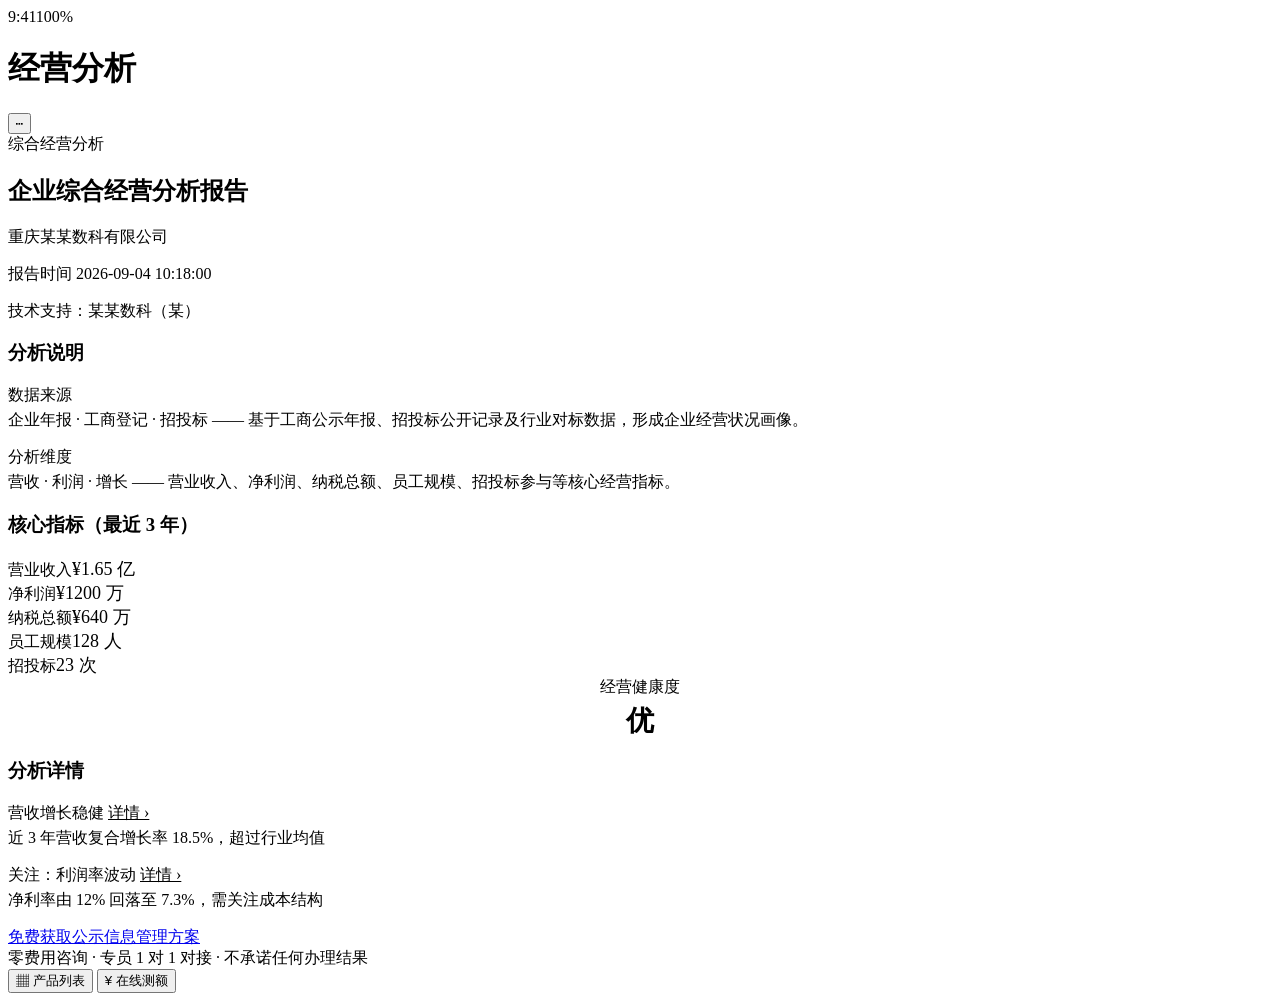
==== business-analysis.html @ ac69ba7f "Add files via upload" ====
<!DOCTYPE html>
<html lang="zh-CN">
<head>
  <meta charset="UTF-8">
  <meta name="viewport" content="width=device-width, initial-scale=1.0, maximum-scale=1.0, user-scalable=no">
  <title>BESHORE · 综合经营分析</title>
  <link rel="stylesheet" href="css/style.css">
</head>
<body>
  <div class="page-container">
    
    <div class="status-bar"><span>9:41</span><span>100%</span></div>

    <header class="page-header">
      <h1>经营分析</h1>
      <div class="header-actions">
        <button class="header-btn">⋯</button>
      </div>
    </header>

    <!-- Hero -->
    <section class="hero-section">
      <span class="hero-badge">综合经营分析</span>
      <h2>企业综合经营分析报告</h2>
      <p>重庆某某数科有限公司</p>
      <p style="font-size: var(--font-size-helper); margin-top: 4px;">报告时间 2026-09-04 10:18:00</p>
      <p style="font-size: var(--font-size-helper); color: var(--color-text-muted);">技术支持：某某数科（某）</p>
    </section>

    <main class="content-area">

      <!-- 分析说明 -->
      <div class="text-section">
        <h3>分析说明</h3>
        <div class="card">
          <div class="list-item">
            <span class="list-item-title">数据来源</span>
            <p style="font-size: var(--font-size-helper); color: var(--color-text-muted); margin-top: 4px;">企业年报 · 工商登记 · 招投标 —— 基于工商公示年报、招投标公开记录及行业对标数据，形成企业经营状况画像。</p>
          </div>
          <div class="list-item">
            <span class="list-item-title">分析维度</span>
            <p style="font-size: var(--font-size-helper); color: var(--color-text-muted); margin-top: 4px;">营收 · 利润 · 增长 —— 营业收入、净利润、纳税总额、员工规模、招投标参与等核心经营指标。</p>
          </div>
        </div>
      </div>

      <div class="divider"></div>

      <!-- 核心指标 -->
      <div class="text-section">
        <h3>核心指标（最近 3 年）</h3>
        <div class="card">
          <div class="data-row"><span class="data-label">营业收入</span><span class="data-value gold" style="font-size: 18px;">¥1.65 亿</span></div>
          <div class="metric-bar"><div class="metric-fill" style="width: 85%;"></div></div>

          <div class="data-row"><span class="data-label">净利润</span><span class="data-value gold" style="font-size: 18px;">¥1200 万</span></div>
          <div class="metric-bar"><div class="metric-fill" style="width: 72%;"></div></div>

          <div class="data-row"><span class="data-label">纳税总额</span><span class="data-value gold" style="font-size: 18px;">¥640 万</span></div>
          <div class="metric-bar"><div class="metric-fill" style="width: 65%;"></div></div>

          <div class="data-row"><span class="data-label">员工规模</span><span class="data-value" style="font-size: 18px;">128 人</span></div>
          <div class="metric-bar"><div class="metric-fill" style="width: 80%;"></div></div>

          <div class="data-row"><span class="data-label">招投标</span><span class="data-value" style="font-size: 18px;">23 次</span></div>
          <div class="metric-bar"><div class="metric-fill" style="width: 58%;"></div></div>
        </div>
      </div>

      <div class="divider"></div>

      <!-- 经营健康度 -->
      <div class="card animate-in" style="text-align: center; border-color: var(--color-success-green);">
        <div style="font-size: var(--font-size-helper); color: var(--color-text-muted); margin-bottom: 4px;">经营健康度</div>
        <div style="font-size: 28px; font-weight: 700; color: var(--color-success-green);">优</div>
      </div>

      <!-- 分析详情 -->
      <div class="text-section">
        <h3>分析详情</h3>
        <div class="card">
          <div class="list-item">
            <div class="list-item-header">
              <span class="list-item-title" style="color: var(--color-success-green);">营收增长稳健</span>
              <a href="#" style="color: var(--color-gold); font-size: var(--font-size-helper);">详情 ›</a>
            </div>
            <p style="font-size: var(--font-size-helper); color: var(--color-text-muted); margin-top: 4px;">近 3 年营收复合增长率 18.5%，超过行业均值</p>
          </div>
          <div class="list-item">
            <div class="list-item-header">
              <span class="list-item-title" style="color: var(--color-warning-orange);">关注：利润率波动</span>
              <a href="#" style="color: var(--color-gold); font-size: var(--font-size-helper);">详情 ›</a>
            </div>
            <p style="font-size: var(--font-size-helper); color: var(--color-text-muted); margin-top: 4px;">净利率由 12% 回落至 7.3%，需关注成本结构</p>
          </div>
        </div>
      </div>

      <!-- CTA -->
      <a href="payment.html" class="btn btn-primary btn-full" style="margin-top: var(--spacing-lg);">免费获取公示信息管理方案</a>

      <div class="disclaimer">
        零费用咨询 · 专员 1 对 1 对接 · 不承诺任何办理结果
      </div>

    </main>

    <div class="bottom-bar">
      <button class="btn btn-outline" data-action="product-list">▦ 产品列表</button>
      <button class="btn btn-primary" data-action="online-test">¥ 在线测额</button>
    </div>

  </div>
  <script src="js/main.js"></script>
</body>
</html>
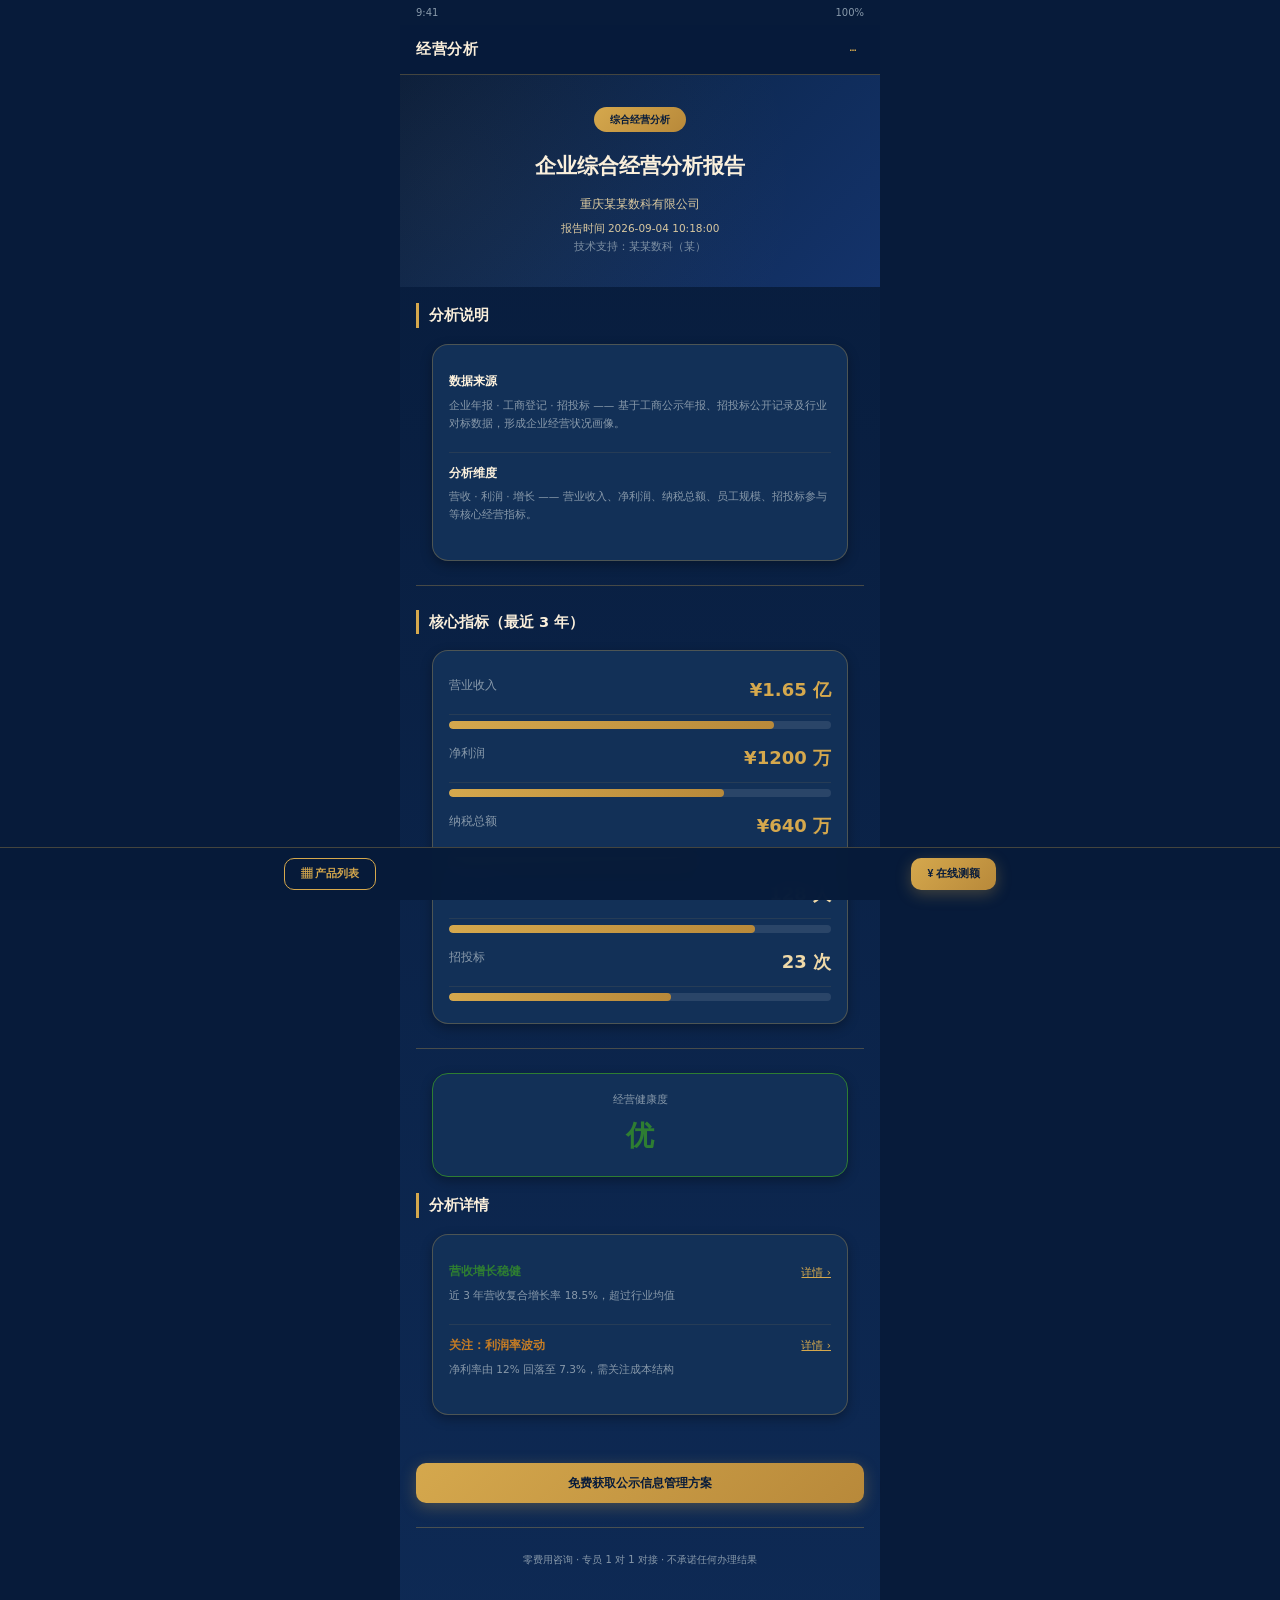
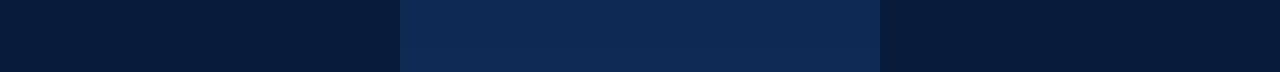
==== commit 3083677c: "Update business-analysis.html" ====
--- a/business-analysis.html
+++ b/business-analysis.html
@@ -4,7 +4,7 @@
   <meta charset="UTF-8">
   <meta name="viewport" content="width=device-width, initial-scale=1.0, maximum-scale=1.0, user-scalable=no">
   <title>BESHORE · 综合经营分析</title>
-  <link rel="stylesheet" href="css/style.css">
+  <link rel="stylesheet" href="style.css">
 </head>
 <body>
   <div class="page-container">
@@ -111,6 +111,6 @@
     </div>
 
   </div>
-  <script src="js/main.js"></script>
+  <script src="main.js"></script>
 </body>
 </html>
--- a/style.css
+++ b/style.css
@@ -0,0 +1,628 @@
+/* ============================================
+   BESHORE · 司法分析 H5 - 全局样式
+   配色: 深海蓝 #071B3A × 鎏金金 #D5A84D
+   移动端规范: 375pt
+   ============================================ */
+
+/* ===== Design Tokens (CSS 变量) ===== */
+:root {
+  /* 品牌色 */
+  --color-deep-blue: #071B3A;
+  --color-hero-gradient: #0E2A55;
+  --color-card-surface: #123057;
+  --color-bright-blue: #14336B;
+  --color-gold: #D5A84D;
+  --color-gold-brown: #B8893A;
+  --color-light-gold: #EFD9A8;
+  --color-rice-gold: #FBF0DC;
+
+  /* 风险状态色 */
+  --color-risk-red: #C0392B;
+  --color-warning-orange: #C77D24;
+  --color-success-green: #2E7D32;
+  --color-tech-cyan: #2BC4B6;
+
+  /* 通用色 */
+  --color-white: #FFFFFF;
+  --color-light-gray: #F9FAFB;
+  --color-text-primary: #FBF0DC;
+  --color-text-secondary: #EFD9A8;
+  --color-text-muted: #8899AA;
+  --color-border: rgba(213, 168, 77, 0.3);
+
+  /* 字体 */
+  --font-family: 'PingFang SC', 'Microsoft YaHei', system-ui, -apple-system, sans-serif;
+  --font-size-h1: 21px;
+  --font-size-card-title: 14.5px;
+  --font-size-body: 12px;
+  --font-size-helper: 10.5px;
+  --font-size-small: 10px;
+
+  /* 行高 */
+  --line-height-body: 1.72;
+  --line-height-card: 1.85;
+
+  /* 圆角 */
+  --radius-sm: 6px;
+  --radius-md: 10px;
+  --radius-lg: 16px;
+  --radius-xl: 20px;
+
+  /* 间距 */
+  --spacing-xs: 6px;
+  --spacing-sm: 10px;
+  --spacing-md: 16px;
+  --spacing-lg: 24px;
+  --spacing-xl: 32px;
+
+  /* 阴影 */
+  --shadow-card: 0 4px 12px rgba(0, 0, 0, 0.3);
+  --shadow-button: 0 4px 16px rgba(213, 168, 77, 0.3);
+}
+
+/* ===== 全局重置 ===== */
+* {
+  margin: 0;
+  padding: 0;
+  box-sizing: border-box;
+}
+
+html {
+  font-size: 16px;
+  -webkit-text-size-adjust: 100%;
+  scroll-behavior: smooth;
+}
+
+body {
+  font-family: var(--font-family);
+  font-size: var(--font-size-body);
+  line-height: var(--line-height-body);
+  color: var(--color-text-primary);
+  background-color: var(--color-deep-blue);
+  min-height: 100vh;
+  overflow-x: hidden;
+  -webkit-font-smoothing: antialiased;
+  -moz-osx-font-smoothing: grayscale;
+}
+
+/* ===== 页面容器 ===== */
+.page-container {
+  max-width: 480px;
+  margin: 0 auto;
+  min-height: 100vh;
+  position: relative;
+  background: linear-gradient(180deg, var(--color-deep-blue) 0%, var(--color-hero-gradient) 100%);
+}
+
+/* ===== 状态栏模拟 ===== */
+.status-bar {
+  display: flex;
+  justify-content: space-between;
+  align-items: center;
+  padding: 4px var(--spacing-md);
+  font-size: var(--font-size-small);
+  color: var(--color-text-muted);
+  background: var(--color-deep-blue);
+}
+
+/* ===== 标题栏 ===== */
+.page-header {
+  display: flex;
+  justify-content: space-between;
+  align-items: center;
+  padding: 12px var(--spacing-md);
+  background: rgba(7, 27, 58, 0.95);
+  backdrop-filter: blur(10px);
+  border-bottom: 1px solid var(--color-border);
+  position: sticky;
+  top: 0;
+  z-index: 100;
+}
+
+.page-header h1 {
+  font-size: var(--font-size-card-title);
+  font-weight: 600;
+  color: var(--color-rice-gold);
+  letter-spacing: 0.5px;
+}
+
+.header-actions {
+  display: flex;
+  gap: var(--spacing-sm);
+}
+
+.header-btn {
+  background: none;
+  border: none;
+  color: var(--color-gold);
+  font-size: var(--font-size-body);
+  cursor: pointer;
+  padding: 4px 8px;
+  border-radius: var(--radius-sm);
+  transition: background 0.2s;
+}
+
+.header-btn:hover {
+  background: rgba(213, 168, 77, 0.1);
+}
+
+/* ===== Hero 区域 ===== */
+.hero-section {
+  background: linear-gradient(135deg, var(--color-deep-blue) 0%, var(--color-hero-gradient) 50%, var(--color-bright-blue) 100%);
+  padding: var(--spacing-xl) var(--spacing-md);
+  text-align: center;
+  position: relative;
+  overflow: hidden;
+}
+
+.hero-section::before {
+  content: '';
+  position: absolute;
+  top: -50%;
+  left: -50%;
+  width: 200%;
+  height: 200%;
+  background: radial-gradient(circle at 30% 50%, rgba(213, 168, 77, 0.05) 0%, transparent 50%);
+  pointer-events: none;
+}
+
+.hero-section h2 {
+  font-size: var(--font-size-h1);
+  font-weight: 700;
+  color: var(--color-rice-gold);
+  margin-bottom: var(--spacing-sm);
+  position: relative;
+  z-index: 1;
+}
+
+.hero-section p {
+  font-size: var(--font-size-body);
+  color: var(--color-light-gold);
+  opacity: 0.9;
+  position: relative;
+  z-index: 1;
+}
+
+.hero-badge {
+  display: inline-block;
+  background: linear-gradient(135deg, var(--color-gold), var(--color-gold-brown));
+  color: var(--color-deep-blue);
+  padding: 4px 16px;
+  border-radius: 20px;
+  font-size: var(--font-size-small);
+  font-weight: 600;
+  margin-bottom: var(--spacing-md);
+  position: relative;
+  z-index: 1;
+}
+
+/* ===== 卡片组件 ===== */
+.card {
+  background: var(--color-card-surface);
+  border-radius: var(--radius-lg);
+  padding: var(--spacing-md);
+  margin: var(--spacing-md) var(--spacing-md);
+  border: 1px solid var(--color-border);
+  box-shadow: var(--shadow-card);
+  transition: transform 0.2s, box-shadow 0.2s;
+}
+
+.card:hover {
+  transform: translateY(-2px);
+  box-shadow: 0 6px 20px rgba(0, 0, 0, 0.4);
+}
+
+.card-header {
+  display: flex;
+  justify-content: space-between;
+  align-items: center;
+  margin-bottom: var(--spacing-sm);
+  padding-bottom: var(--spacing-sm);
+  border-bottom: 1px solid var(--color-border);
+}
+
+.card-title {
+  font-size: var(--font-size-card-title);
+  font-weight: 600;
+  color: var(--color-rice-gold);
+}
+
+.card-subtitle {
+  font-size: var(--font-size-helper);
+  color: var(--color-text-muted);
+}
+
+/* ===== 模块入口卡片（图1） ===== */
+.module-grid {
+  display: grid;
+  grid-template-columns: repeat(2, 1fr);
+  gap: var(--spacing-md);
+  padding: var(--spacing-md);
+}
+
+.module-card {
+  background: linear-gradient(135deg, var(--color-card-surface) 0%, var(--color-bright-blue) 100%);
+  border-radius: var(--radius-md);
+  padding: var(--spacing-lg) var(--spacing-md);
+  text-align: center;
+  border: 1px solid var(--color-border);
+  cursor: pointer;
+  transition: all 0.3s ease;
+  position: relative;
+  overflow: hidden;
+}
+
+.module-card::before {
+  content: '';
+  position: absolute;
+  top: 0;
+  left: 0;
+  right: 0;
+  height: 3px;
+  background: linear-gradient(90deg, var(--color-gold), var(--color-gold-brown));
+  transform: scaleX(0);
+  transition: transform 0.3s ease;
+}
+
+.module-card:hover::before {
+  transform: scaleX(1);
+}
+
+.module-card:hover {
+  transform: translateY(-4px);
+  box-shadow: 0 8px 24px rgba(213, 168, 77, 0.2);
+}
+
+.module-icon {
+  width: 48px;
+  height: 48px;
+  background: linear-gradient(135deg, var(--color-gold), var(--color-gold-brown));
+  border-radius: 50%;
+  display: flex;
+  align-items: center;
+  justify-content: center;
+  margin: 0 auto var(--spacing-sm);
+  font-size: 20px;
+  color: var(--color-deep-blue);
+  font-weight: 700;
+}
+
+.module-card h3 {
+  font-size: var(--font-size-card-title);
+  font-weight: 600;
+  color: var(--color-rice-gold);
+  margin-bottom: 4px;
+}
+
+.module-card p {
+  font-size: var(--font-size-helper);
+  color: var(--color-text-muted);
+  line-height: 1.5;
+}
+
+/* ===== 按钮组件 ===== */
+.btn {
+  display: inline-flex;
+  align-items: center;
+  justify-content: center;
+  padding: 10px 24px;
+  border-radius: var(--radius-md);
+  font-size: var(--font-size-body);
+  font-weight: 600;
+  text-decoration: none;
+  cursor: pointer;
+  border: none;
+  transition: all 0.3s ease;
+  gap: 6px;
+}
+
+.btn-primary {
+  background: linear-gradient(135deg, var(--color-gold), var(--color-gold-brown));
+  color: var(--color-deep-blue);
+  box-shadow: var(--shadow-button);
+}
+
+.btn-primary:hover {
+  transform: translateY(-2px);
+  box-shadow: 0 6px 20px rgba(213, 168, 77, 0.4);
+}
+
+.btn-outline {
+  background: transparent;
+  color: var(--color-gold);
+  border: 1px solid var(--color-gold);
+}
+
+.btn-outline:hover {
+  background: rgba(213, 168, 77, 0.1);
+}
+
+.btn-full {
+  width: 100%;
+}
+
+.btn-sm {
+  padding: 6px 14px;
+  font-size: var(--font-size-helper);
+}
+
+/* ===== 徽章/标签 ===== */
+.badge {
+  display: inline-block;
+  padding: 2px 8px;
+  border-radius: 12px;
+  font-size: var(--font-size-small);
+  font-weight: 600;
+}
+
+.badge-risk-high {
+  background: rgba(192, 57, 43, 0.2);
+  color: var(--color-risk-red);
+  border: 1px solid rgba(192, 57, 43, 0.3);
+}
+
+.badge-risk-mid {
+  background: rgba(199, 125, 36, 0.2);
+  color: var(--color-warning-orange);
+  border: 1px solid rgba(199, 125, 36, 0.3);
+}
+
+.badge-risk-low {
+  background: rgba(46, 125, 50, 0.2);
+  color: var(--color-success-green);
+  border: 1px solid rgba(46, 125, 50, 0.3);
+}
+
+.badge-case {
+  background: rgba(43, 196, 182, 0.2);
+  color: var(--color-tech-cyan);
+  border: 1px solid rgba(43, 196, 182, 0.3);
+}
+
+/* ===== 列表项 ===== */
+.list-item {
+  padding: var(--spacing-sm) 0;
+  border-bottom: 1px solid rgba(213, 168, 77, 0.1);
+}
+
+.list-item:last-child {
+  border-bottom: none;
+}
+
+.list-item-header {
+  display: flex;
+  justify-content: space-between;
+  align-items: center;
+  margin-bottom: 4px;
+}
+
+.list-item-title {
+  font-size: var(--font-size-body);
+  font-weight: 600;
+  color: var(--color-text-primary);
+}
+
+.list-item-meta {
+  font-size: var(--font-size-helper);
+  color: var(--color-text-muted);
+}
+
+/* ===== 数据展示 ===== */
+.data-row {
+  display: flex;
+  justify-content: space-between;
+  padding: 8px 0;
+  border-bottom: 1px solid rgba(213, 168, 77, 0.1);
+}
+
+.data-row:last-child {
+  border-bottom: none;
+}
+
+.data-label {
+  color: var(--color-text-muted);
+  font-size: var(--font-size-body);
+}
+
+.data-value {
+  color: var(--color-light-gold);
+  font-size: var(--font-size-body);
+  font-weight: 600;
+}
+
+.data-value.gold {
+  color: var(--color-gold);
+}
+
+/* ===== 进度条/指标条 ===== */
+.metric-bar {
+  background: rgba(255, 255, 255, 0.1);
+  border-radius: 10px;
+  height: 8px;
+  overflow: hidden;
+  margin: var(--spacing-xs) 0;
+}
+
+.metric-fill {
+  height: 100%;
+  border-radius: 10px;
+  background: linear-gradient(90deg, var(--color-gold), var(--color-gold-brown));
+}
+
+/* ===== 底部悬浮栏 ===== */
+.bottom-bar {
+  position: fixed;
+  bottom: 0;
+  left: 0;
+  right: 0;
+  background: rgba(7, 27, 58, 0.98);
+  backdrop-filter: blur(10px);
+  border-top: 1px solid var(--color-border);
+  padding: var(--spacing-sm) var(--spacing-md);
+  display: flex;
+  justify-content: space-around;
+  z-index: 100;
+}
+
+.bottom-bar .btn {
+  padding: 8px 16px;
+  font-size: var(--font-size-helper);
+}
+
+/* ===== 内容区域 ===== */
+.content-area {
+  padding: var(--spacing-md);
+  padding-bottom: 80px; /* 为底部栏留空间 */
+}
+
+/* ===== 段落文本 ===== */
+.text-section {
+  margin-bottom: var(--spacing-lg);
+}
+
+.text-section h3 {
+  font-size: var(--font-size-card-title);
+  font-weight: 600;
+  color: var(--color-rice-gold);
+  margin-bottom: var(--spacing-sm);
+  padding-left: var(--spacing-sm);
+  border-left: 3px solid var(--color-gold);
+}
+
+.text-section p {
+  color: var(--color-text-secondary);
+  margin-bottom: var(--spacing-sm);
+  line-height: var(--line-height-body);
+}
+
+.text-section ul {
+  list-style: none;
+  padding-left: 0;
+}
+
+.text-section ul li {
+  padding: 4px 0 4px var(--spacing-sm);
+  color: var(--color-text-secondary);
+  position: relative;
+}
+
+.text-section ul li::before {
+  content: '◆';
+  position: absolute;
+  left: 0;
+  color: var(--color-gold);
+  font-size: var(--font-size-small);
+}
+
+/* ===== 表格 ===== */
+.table-wrapper {
+  overflow-x: auto;
+  margin: var(--spacing-sm) 0;
+  border-radius: var(--radius-md);
+  border: 1px solid var(--color-border);
+}
+
+table {
+  width: 100%;
+  border-collapse: collapse;
+  font-size: var(--font-size-helper);
+}
+
+th {
+  background: var(--color-bright-blue);
+  color: var(--color-rice-gold);
+  padding: 8px 10px;
+  text-align: left;
+  font-weight: 600;
+  white-space: nowrap;
+}
+
+td {
+  padding: 8px 10px;
+  color: var(--color-text-secondary);
+  border-bottom: 1px solid var(--color-border);
+}
+
+tr:hover {
+  background: rgba(213, 168, 77, 0.05);
+}
+
+/* ===== 分割线 ===== */
+.divider {
+  height: 1px;
+  background: var(--color-border);
+  margin: var(--spacing-lg) 0;
+}
+
+/* ===== 提示条 ===== */
+.alert-bar {
+  background: rgba(213, 168, 77, 0.1);
+  border: 1px solid var(--color-gold);
+  border-radius: var(--radius-sm);
+  padding: var(--spacing-sm) var(--spacing-md);
+  margin: var(--spacing-md);
+  font-size: var(--font-size-helper);
+  color: var(--color-light-gold);
+  text-align: center;
+}
+
+/* ===== 合规声明 ===== */
+.disclaimer {
+  font-size: var(--font-size-small);
+  color: var(--color-text-muted);
+  text-align: center;
+  padding: var(--spacing-lg) var(--spacing-md);
+  line-height: 1.6;
+  border-top: 1px solid var(--color-border);
+  margin-top: var(--spacing-lg);
+}
+
+/* ===== 动画 ===== */
+@keyframes fadeIn {
+  from { opacity: 0; transform: translateY(10px); }
+  to { opacity: 1; transform: translateY(0); }
+}
+
+.animate-in {
+  animation: fadeIn 0.4s ease-out;
+}
+
+/* ===== 返回按钮 ===== */
+.back-btn {
+  display: inline-flex;
+  align-items: center;
+  gap: 4px;
+  color: var(--color-gold);
+  text-decoration: none;
+  font-size: var(--font-size-body);
+  padding: var(--spacing-sm) 0;
+  margin-bottom: var(--spacing-sm);
+  transition: opacity 0.2s;
+}
+
+.back-btn:hover {
+  opacity: 0.8;
+}
+
+/* ===== 响应式 ===== */
+@media (max-width: 375px) {
+  .module-grid {
+    grid-template-columns: 1fr;
+  }
+  
+  .hero-section h2 {
+    font-size: 18px;
+  }
+}
+
+/* ===== 打印样式 ===== */
+@media print {
+  .page-header, .bottom-bar {
+    display: none;
+  }
+  
+  body {
+    background: white;
+    color: black;
+  }
+}
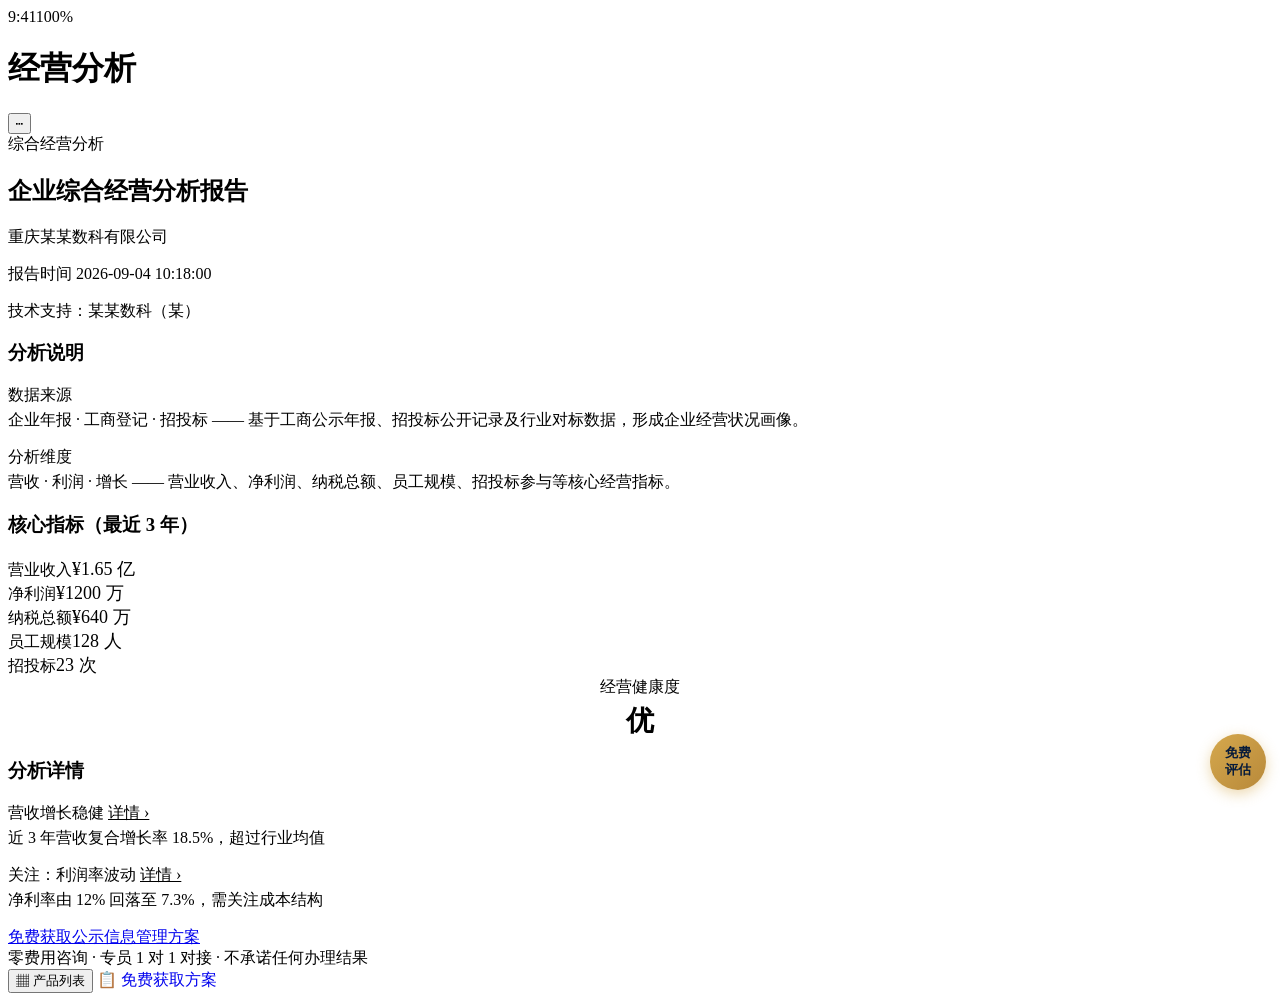
==== commit 5cb05a16: "Update business-analysis.html" ====
--- a/business-analysis.html
+++ b/business-analysis.html
@@ -4,7 +4,8 @@
   <meta charset="UTF-8">
   <meta name="viewport" content="width=device-width, initial-scale=1.0, maximum-scale=1.0, user-scalable=no">
   <title>BESHORE · 综合经营分析</title>
-  <link rel="stylesheet" href="style.css">
+  <link rel="stylesheet" href="css/style.css">
+<base target="_blank">
 </head>
 <body>
   <div class="page-container">
@@ -97,7 +98,7 @@
       </div>
 
       <!-- CTA -->
-      <a href="payment.html" class="btn btn-primary btn-full" style="margin-top: var(--spacing-lg);">免费获取公示信息管理方案</a>
+      <a href="javascript:void(0)" onclick="window.open('https://ycnaahb43yjf.feishu.cn/share/base/form/shrcnyuvnl3R0hDChKANRi4wwoh','_blank')" class="btn btn-primary btn-full" style="margin-top: var(--spacing-lg);">免费获取公示信息管理方案</a>
 
       <div class="disclaimer">
         零费用咨询 · 专员 1 对 1 对接 · 不承诺任何办理结果
@@ -107,10 +108,24 @@
 
     <div class="bottom-bar">
       <button class="btn btn-outline" data-action="product-list">▦ 产品列表</button>
-      <button class="btn btn-primary" data-action="online-test">¥ 在线测额</button>
+      <a class="btn btn-primary" href="javascript:void(0)" onclick="window.open('https://ycnaahb43yjf.feishu.cn/share/base/form/shrcnyuvnl3R0hDChKANRi4wwoh','_blank')" style="text-decoration:none;display:inline-flex;align-items:center;justify-content:center;cursor:pointer;">📋 免费获取方案</a>
     </div>
 
+
+  <!-- 右下悬浮留资按钮 -->
+  <a href="javascript:void(0)" onclick="window.open('https://ycnaahb43yjf.feishu.cn/share/base/form/shrcnyuvnl3R0hDChKANRi4wwoh','_blank')" id="lead-float-btn">免费<br>评估</a>
+  <style>
+    #lead-float-btn{
+      position:fixed;right:14px;bottom:110px;z-index:9997;
+      width:56px;height:56px;border-radius:50%;
+      background:linear-gradient(135deg,#D5A84D,#B8893A);
+      color:#071B3A;font-size:13px;font-weight:700;line-height:1.3;
+      display:flex;align-items:center;justify-content:center;text-align:center;
+      text-decoration:none;box-shadow:0 4px 14px rgba(213,168,77,0.45);
+    }
+  </style>
+
   </div>
-  <script src="main.js"></script>
+  <script src="js/main.js"></script>
 </body>
 </html>
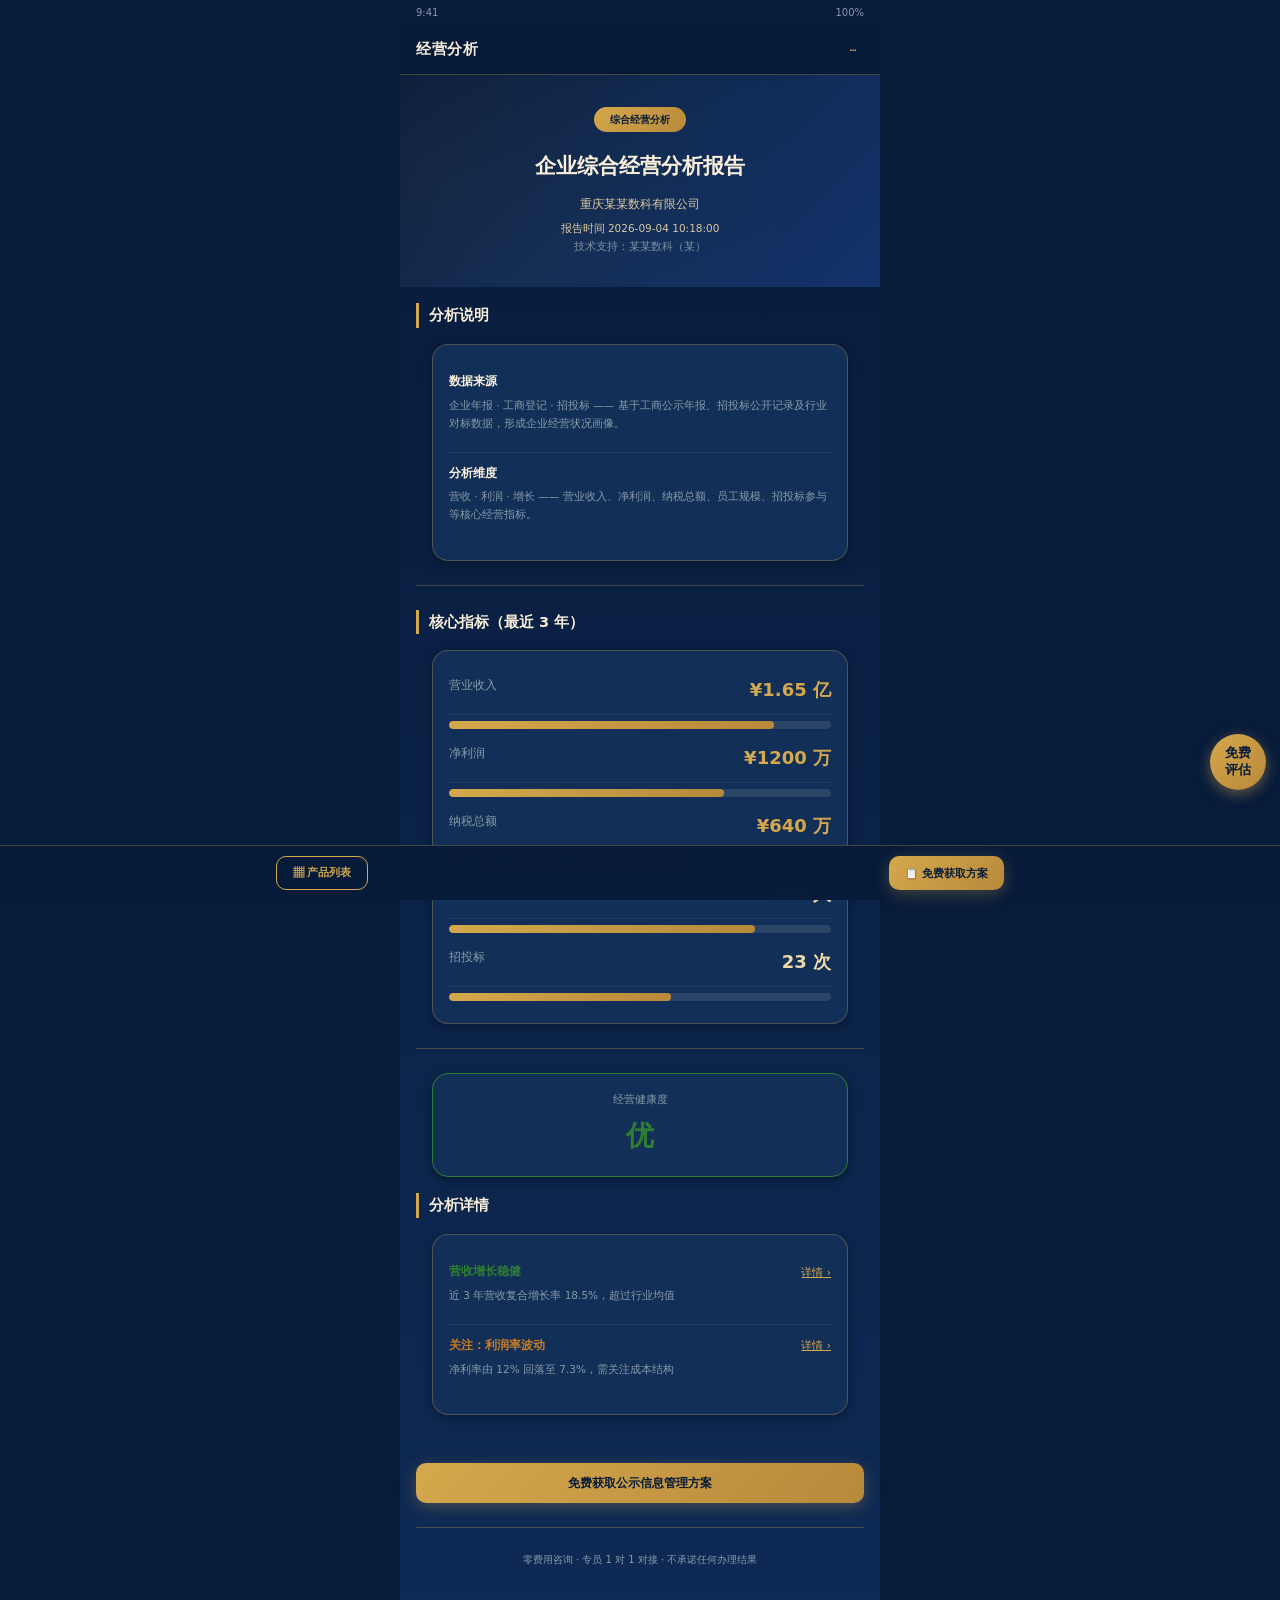
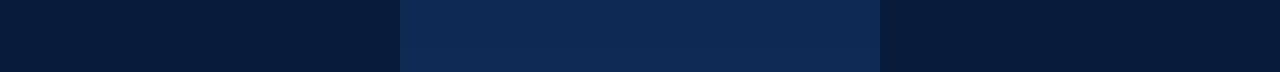
==== commit caefe07b: "Update business-analysis.html" ====
--- a/business-analysis.html
+++ b/business-analysis.html
@@ -4,7 +4,7 @@
   <meta charset="UTF-8">
   <meta name="viewport" content="width=device-width, initial-scale=1.0, maximum-scale=1.0, user-scalable=no">
   <title>BESHORE · 综合经营分析</title>
-  <link rel="stylesheet" href="css/style.css">
+  <link rel="stylesheet" href="style.css">
 <base target="_blank">
 </head>
 <body>
@@ -126,6 +126,6 @@
   </style>
 
   </div>
-  <script src="js/main.js"></script>
+  <script src="main.js"></script>
 </body>
 </html>
--- a/style.css
+++ b/style.css
@@ -0,0 +1,628 @@
+/* ============================================
+   BESHORE · 司法分析 H5 - 全局样式
+   配色: 深海蓝 #071B3A × 鎏金金 #D5A84D
+   移动端规范: 375pt
+   ============================================ */
+
+/* ===== Design Tokens (CSS 变量) ===== */
+:root {
+  /* 品牌色 */
+  --color-deep-blue: #071B3A;
+  --color-hero-gradient: #0E2A55;
+  --color-card-surface: #123057;
+  --color-bright-blue: #14336B;
+  --color-gold: #D5A84D;
+  --color-gold-brown: #B8893A;
+  --color-light-gold: #EFD9A8;
+  --color-rice-gold: #FBF0DC;
+
+  /* 风险状态色 */
+  --color-risk-red: #C0392B;
+  --color-warning-orange: #C77D24;
+  --color-success-green: #2E7D32;
+  --color-tech-cyan: #2BC4B6;
+
+  /* 通用色 */
+  --color-white: #FFFFFF;
+  --color-light-gray: #F9FAFB;
+  --color-text-primary: #FBF0DC;
+  --color-text-secondary: #EFD9A8;
+  --color-text-muted: #8899AA;
+  --color-border: rgba(213, 168, 77, 0.3);
+
+  /* 字体 */
+  --font-family: 'PingFang SC', 'Microsoft YaHei', system-ui, -apple-system, sans-serif;
+  --font-size-h1: 21px;
+  --font-size-card-title: 14.5px;
+  --font-size-body: 12px;
+  --font-size-helper: 10.5px;
+  --font-size-small: 10px;
+
+  /* 行高 */
+  --line-height-body: 1.72;
+  --line-height-card: 1.85;
+
+  /* 圆角 */
+  --radius-sm: 6px;
+  --radius-md: 10px;
+  --radius-lg: 16px;
+  --radius-xl: 20px;
+
+  /* 间距 */
+  --spacing-xs: 6px;
+  --spacing-sm: 10px;
+  --spacing-md: 16px;
+  --spacing-lg: 24px;
+  --spacing-xl: 32px;
+
+  /* 阴影 */
+  --shadow-card: 0 4px 12px rgba(0, 0, 0, 0.3);
+  --shadow-button: 0 4px 16px rgba(213, 168, 77, 0.3);
+}
+
+/* ===== 全局重置 ===== */
+* {
+  margin: 0;
+  padding: 0;
+  box-sizing: border-box;
+}
+
+html {
+  font-size: 16px;
+  -webkit-text-size-adjust: 100%;
+  scroll-behavior: smooth;
+}
+
+body {
+  font-family: var(--font-family);
+  font-size: var(--font-size-body);
+  line-height: var(--line-height-body);
+  color: var(--color-text-primary);
+  background-color: var(--color-deep-blue);
+  min-height: 100vh;
+  overflow-x: hidden;
+  -webkit-font-smoothing: antialiased;
+  -moz-osx-font-smoothing: grayscale;
+}
+
+/* ===== 页面容器 ===== */
+.page-container {
+  max-width: 480px;
+  margin: 0 auto;
+  min-height: 100vh;
+  position: relative;
+  background: linear-gradient(180deg, var(--color-deep-blue) 0%, var(--color-hero-gradient) 100%);
+}
+
+/* ===== 状态栏模拟 ===== */
+.status-bar {
+  display: flex;
+  justify-content: space-between;
+  align-items: center;
+  padding: 4px var(--spacing-md);
+  font-size: var(--font-size-small);
+  color: var(--color-text-muted);
+  background: var(--color-deep-blue);
+}
+
+/* ===== 标题栏 ===== */
+.page-header {
+  display: flex;
+  justify-content: space-between;
+  align-items: center;
+  padding: 12px var(--spacing-md);
+  background: rgba(7, 27, 58, 0.95);
+  backdrop-filter: blur(10px);
+  border-bottom: 1px solid var(--color-border);
+  position: sticky;
+  top: 0;
+  z-index: 100;
+}
+
+.page-header h1 {
+  font-size: var(--font-size-card-title);
+  font-weight: 600;
+  color: var(--color-rice-gold);
+  letter-spacing: 0.5px;
+}
+
+.header-actions {
+  display: flex;
+  gap: var(--spacing-sm);
+}
+
+.header-btn {
+  background: none;
+  border: none;
+  color: var(--color-gold);
+  font-size: var(--font-size-body);
+  cursor: pointer;
+  padding: 4px 8px;
+  border-radius: var(--radius-sm);
+  transition: background 0.2s;
+}
+
+.header-btn:hover {
+  background: rgba(213, 168, 77, 0.1);
+}
+
+/* ===== Hero 区域 ===== */
+.hero-section {
+  background: linear-gradient(135deg, var(--color-deep-blue) 0%, var(--color-hero-gradient) 50%, var(--color-bright-blue) 100%);
+  padding: var(--spacing-xl) var(--spacing-md);
+  text-align: center;
+  position: relative;
+  overflow: hidden;
+}
+
+.hero-section::before {
+  content: '';
+  position: absolute;
+  top: -50%;
+  left: -50%;
+  width: 200%;
+  height: 200%;
+  background: radial-gradient(circle at 30% 50%, rgba(213, 168, 77, 0.05) 0%, transparent 50%);
+  pointer-events: none;
+}
+
+.hero-section h2 {
+  font-size: var(--font-size-h1);
+  font-weight: 700;
+  color: var(--color-rice-gold);
+  margin-bottom: var(--spacing-sm);
+  position: relative;
+  z-index: 1;
+}
+
+.hero-section p {
+  font-size: var(--font-size-body);
+  color: var(--color-light-gold);
+  opacity: 0.9;
+  position: relative;
+  z-index: 1;
+}
+
+.hero-badge {
+  display: inline-block;
+  background: linear-gradient(135deg, var(--color-gold), var(--color-gold-brown));
+  color: var(--color-deep-blue);
+  padding: 4px 16px;
+  border-radius: 20px;
+  font-size: var(--font-size-small);
+  font-weight: 600;
+  margin-bottom: var(--spacing-md);
+  position: relative;
+  z-index: 1;
+}
+
+/* ===== 卡片组件 ===== */
+.card {
+  background: var(--color-card-surface);
+  border-radius: var(--radius-lg);
+  padding: var(--spacing-md);
+  margin: var(--spacing-md) var(--spacing-md);
+  border: 1px solid var(--color-border);
+  box-shadow: var(--shadow-card);
+  transition: transform 0.2s, box-shadow 0.2s;
+}
+
+.card:hover {
+  transform: translateY(-2px);
+  box-shadow: 0 6px 20px rgba(0, 0, 0, 0.4);
+}
+
+.card-header {
+  display: flex;
+  justify-content: space-between;
+  align-items: center;
+  margin-bottom: var(--spacing-sm);
+  padding-bottom: var(--spacing-sm);
+  border-bottom: 1px solid var(--color-border);
+}
+
+.card-title {
+  font-size: var(--font-size-card-title);
+  font-weight: 600;
+  color: var(--color-rice-gold);
+}
+
+.card-subtitle {
+  font-size: var(--font-size-helper);
+  color: var(--color-text-muted);
+}
+
+/* ===== 模块入口卡片（图1） ===== */
+.module-grid {
+  display: grid;
+  grid-template-columns: repeat(2, 1fr);
+  gap: var(--spacing-md);
+  padding: var(--spacing-md);
+}
+
+.module-card {
+  background: linear-gradient(135deg, var(--color-card-surface) 0%, var(--color-bright-blue) 100%);
+  border-radius: var(--radius-md);
+  padding: var(--spacing-lg) var(--spacing-md);
+  text-align: center;
+  border: 1px solid var(--color-border);
+  cursor: pointer;
+  transition: all 0.3s ease;
+  position: relative;
+  overflow: hidden;
+}
+
+.module-card::before {
+  content: '';
+  position: absolute;
+  top: 0;
+  left: 0;
+  right: 0;
+  height: 3px;
+  background: linear-gradient(90deg, var(--color-gold), var(--color-gold-brown));
+  transform: scaleX(0);
+  transition: transform 0.3s ease;
+}
+
+.module-card:hover::before {
+  transform: scaleX(1);
+}
+
+.module-card:hover {
+  transform: translateY(-4px);
+  box-shadow: 0 8px 24px rgba(213, 168, 77, 0.2);
+}
+
+.module-icon {
+  width: 48px;
+  height: 48px;
+  background: linear-gradient(135deg, var(--color-gold), var(--color-gold-brown));
+  border-radius: 50%;
+  display: flex;
+  align-items: center;
+  justify-content: center;
+  margin: 0 auto var(--spacing-sm);
+  font-size: 20px;
+  color: var(--color-deep-blue);
+  font-weight: 700;
+}
+
+.module-card h3 {
+  font-size: var(--font-size-card-title);
+  font-weight: 600;
+  color: var(--color-rice-gold);
+  margin-bottom: 4px;
+}
+
+.module-card p {
+  font-size: var(--font-size-helper);
+  color: var(--color-text-muted);
+  line-height: 1.5;
+}
+
+/* ===== 按钮组件 ===== */
+.btn {
+  display: inline-flex;
+  align-items: center;
+  justify-content: center;
+  padding: 10px 24px;
+  border-radius: var(--radius-md);
+  font-size: var(--font-size-body);
+  font-weight: 600;
+  text-decoration: none;
+  cursor: pointer;
+  border: none;
+  transition: all 0.3s ease;
+  gap: 6px;
+}
+
+.btn-primary {
+  background: linear-gradient(135deg, var(--color-gold), var(--color-gold-brown));
+  color: var(--color-deep-blue);
+  box-shadow: var(--shadow-button);
+}
+
+.btn-primary:hover {
+  transform: translateY(-2px);
+  box-shadow: 0 6px 20px rgba(213, 168, 77, 0.4);
+}
+
+.btn-outline {
+  background: transparent;
+  color: var(--color-gold);
+  border: 1px solid var(--color-gold);
+}
+
+.btn-outline:hover {
+  background: rgba(213, 168, 77, 0.1);
+}
+
+.btn-full {
+  width: 100%;
+}
+
+.btn-sm {
+  padding: 6px 14px;
+  font-size: var(--font-size-helper);
+}
+
+/* ===== 徽章/标签 ===== */
+.badge {
+  display: inline-block;
+  padding: 2px 8px;
+  border-radius: 12px;
+  font-size: var(--font-size-small);
+  font-weight: 600;
+}
+
+.badge-risk-high {
+  background: rgba(192, 57, 43, 0.2);
+  color: var(--color-risk-red);
+  border: 1px solid rgba(192, 57, 43, 0.3);
+}
+
+.badge-risk-mid {
+  background: rgba(199, 125, 36, 0.2);
+  color: var(--color-warning-orange);
+  border: 1px solid rgba(199, 125, 36, 0.3);
+}
+
+.badge-risk-low {
+  background: rgba(46, 125, 50, 0.2);
+  color: var(--color-success-green);
+  border: 1px solid rgba(46, 125, 50, 0.3);
+}
+
+.badge-case {
+  background: rgba(43, 196, 182, 0.2);
+  color: var(--color-tech-cyan);
+  border: 1px solid rgba(43, 196, 182, 0.3);
+}
+
+/* ===== 列表项 ===== */
+.list-item {
+  padding: var(--spacing-sm) 0;
+  border-bottom: 1px solid rgba(213, 168, 77, 0.1);
+}
+
+.list-item:last-child {
+  border-bottom: none;
+}
+
+.list-item-header {
+  display: flex;
+  justify-content: space-between;
+  align-items: center;
+  margin-bottom: 4px;
+}
+
+.list-item-title {
+  font-size: var(--font-size-body);
+  font-weight: 600;
+  color: var(--color-text-primary);
+}
+
+.list-item-meta {
+  font-size: var(--font-size-helper);
+  color: var(--color-text-muted);
+}
+
+/* ===== 数据展示 ===== */
+.data-row {
+  display: flex;
+  justify-content: space-between;
+  padding: 8px 0;
+  border-bottom: 1px solid rgba(213, 168, 77, 0.1);
+}
+
+.data-row:last-child {
+  border-bottom: none;
+}
+
+.data-label {
+  color: var(--color-text-muted);
+  font-size: var(--font-size-body);
+}
+
+.data-value {
+  color: var(--color-light-gold);
+  font-size: var(--font-size-body);
+  font-weight: 600;
+}
+
+.data-value.gold {
+  color: var(--color-gold);
+}
+
+/* ===== 进度条/指标条 ===== */
+.metric-bar {
+  background: rgba(255, 255, 255, 0.1);
+  border-radius: 10px;
+  height: 8px;
+  overflow: hidden;
+  margin: var(--spacing-xs) 0;
+}
+
+.metric-fill {
+  height: 100%;
+  border-radius: 10px;
+  background: linear-gradient(90deg, var(--color-gold), var(--color-gold-brown));
+}
+
+/* ===== 底部悬浮栏 ===== */
+.bottom-bar {
+  position: fixed;
+  bottom: 0;
+  left: 0;
+  right: 0;
+  background: rgba(7, 27, 58, 0.98);
+  backdrop-filter: blur(10px);
+  border-top: 1px solid var(--color-border);
+  padding: var(--spacing-sm) var(--spacing-md);
+  display: flex;
+  justify-content: space-around;
+  z-index: 100;
+}
+
+.bottom-bar .btn {
+  padding: 8px 16px;
+  font-size: var(--font-size-helper);
+}
+
+/* ===== 内容区域 ===== */
+.content-area {
+  padding: var(--spacing-md);
+  padding-bottom: 80px; /* 为底部栏留空间 */
+}
+
+/* ===== 段落文本 ===== */
+.text-section {
+  margin-bottom: var(--spacing-lg);
+}
+
+.text-section h3 {
+  font-size: var(--font-size-card-title);
+  font-weight: 600;
+  color: var(--color-rice-gold);
+  margin-bottom: var(--spacing-sm);
+  padding-left: var(--spacing-sm);
+  border-left: 3px solid var(--color-gold);
+}
+
+.text-section p {
+  color: var(--color-text-secondary);
+  margin-bottom: var(--spacing-sm);
+  line-height: var(--line-height-body);
+}
+
+.text-section ul {
+  list-style: none;
+  padding-left: 0;
+}
+
+.text-section ul li {
+  padding: 4px 0 4px var(--spacing-sm);
+  color: var(--color-text-secondary);
+  position: relative;
+}
+
+.text-section ul li::before {
+  content: '◆';
+  position: absolute;
+  left: 0;
+  color: var(--color-gold);
+  font-size: var(--font-size-small);
+}
+
+/* ===== 表格 ===== */
+.table-wrapper {
+  overflow-x: auto;
+  margin: var(--spacing-sm) 0;
+  border-radius: var(--radius-md);
+  border: 1px solid var(--color-border);
+}
+
+table {
+  width: 100%;
+  border-collapse: collapse;
+  font-size: var(--font-size-helper);
+}
+
+th {
+  background: var(--color-bright-blue);
+  color: var(--color-rice-gold);
+  padding: 8px 10px;
+  text-align: left;
+  font-weight: 600;
+  white-space: nowrap;
+}
+
+td {
+  padding: 8px 10px;
+  color: var(--color-text-secondary);
+  border-bottom: 1px solid var(--color-border);
+}
+
+tr:hover {
+  background: rgba(213, 168, 77, 0.05);
+}
+
+/* ===== 分割线 ===== */
+.divider {
+  height: 1px;
+  background: var(--color-border);
+  margin: var(--spacing-lg) 0;
+}
+
+/* ===== 提示条 ===== */
+.alert-bar {
+  background: rgba(213, 168, 77, 0.1);
+  border: 1px solid var(--color-gold);
+  border-radius: var(--radius-sm);
+  padding: var(--spacing-sm) var(--spacing-md);
+  margin: var(--spacing-md);
+  font-size: var(--font-size-helper);
+  color: var(--color-light-gold);
+  text-align: center;
+}
+
+/* ===== 合规声明 ===== */
+.disclaimer {
+  font-size: var(--font-size-small);
+  color: var(--color-text-muted);
+  text-align: center;
+  padding: var(--spacing-lg) var(--spacing-md);
+  line-height: 1.6;
+  border-top: 1px solid var(--color-border);
+  margin-top: var(--spacing-lg);
+}
+
+/* ===== 动画 ===== */
+@keyframes fadeIn {
+  from { opacity: 0; transform: translateY(10px); }
+  to { opacity: 1; transform: translateY(0); }
+}
+
+.animate-in {
+  animation: fadeIn 0.4s ease-out;
+}
+
+/* ===== 返回按钮 ===== */
+.back-btn {
+  display: inline-flex;
+  align-items: center;
+  gap: 4px;
+  color: var(--color-gold);
+  text-decoration: none;
+  font-size: var(--font-size-body);
+  padding: var(--spacing-sm) 0;
+  margin-bottom: var(--spacing-sm);
+  transition: opacity 0.2s;
+}
+
+.back-btn:hover {
+  opacity: 0.8;
+}
+
+/* ===== 响应式 ===== */
+@media (max-width: 375px) {
+  .module-grid {
+    grid-template-columns: 1fr;
+  }
+  
+  .hero-section h2 {
+    font-size: 18px;
+  }
+}
+
+/* ===== 打印样式 ===== */
+@media print {
+  .page-header, .bottom-bar {
+    display: none;
+  }
+  
+  body {
+    background: white;
+    color: black;
+  }
+}
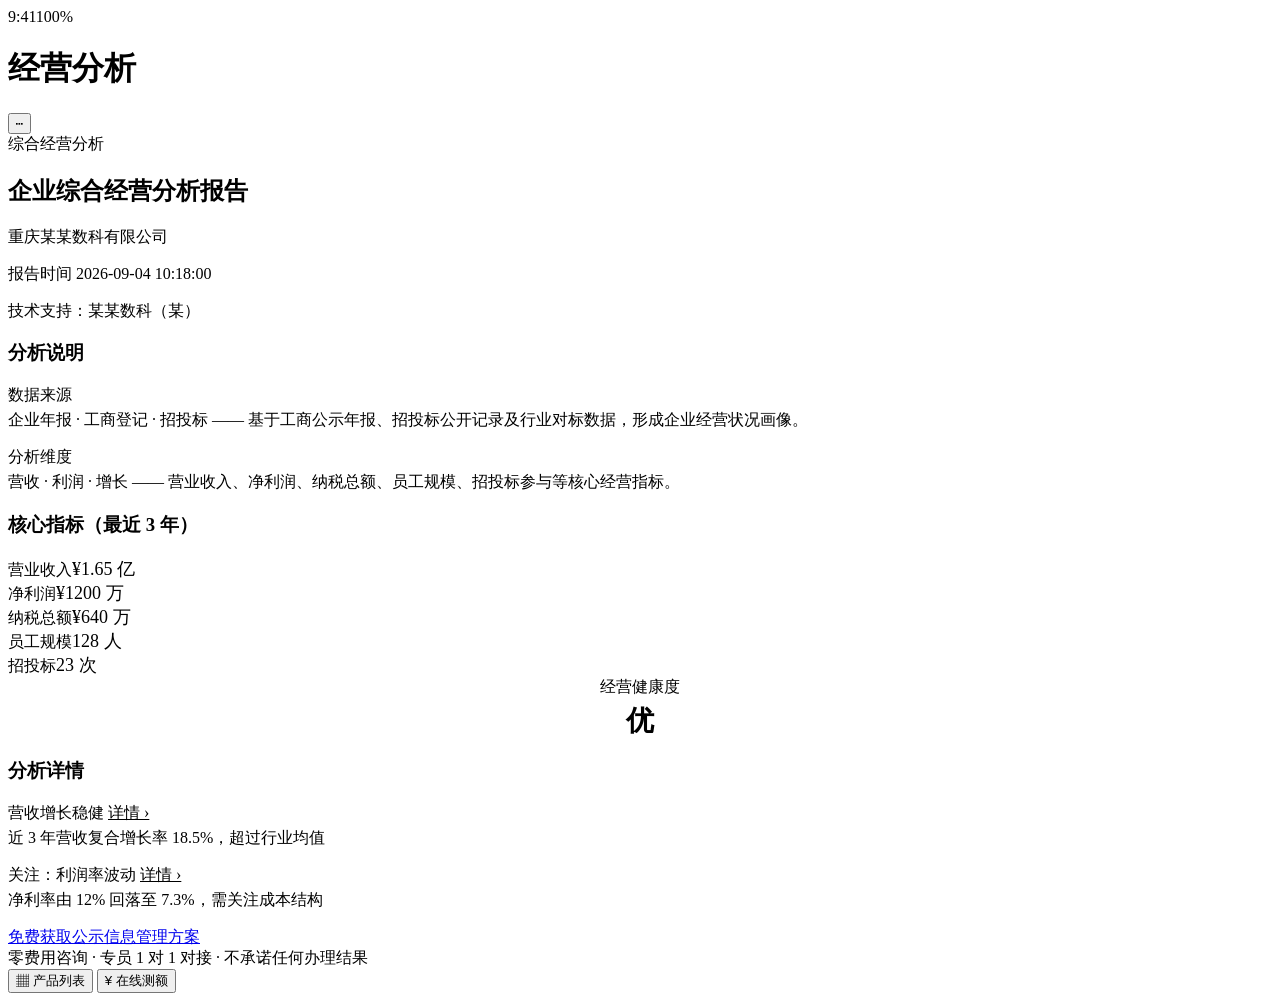
==== commit 28b297bf: "Update business-analysis.html" ====
--- a/business-analysis.html
+++ b/business-analysis.html
@@ -4,8 +4,7 @@
   <meta charset="UTF-8">
   <meta name="viewport" content="width=device-width, initial-scale=1.0, maximum-scale=1.0, user-scalable=no">
   <title>BESHORE · 综合经营分析</title>
-  <link rel="stylesheet" href="style.css">
-<base target="_blank">
+  <link rel="stylesheet" href="css/style.css">
 </head>
 <body>
   <div class="page-container">
@@ -98,7 +97,7 @@
       </div>
 
       <!-- CTA -->
-      <a href="javascript:void(0)" onclick="window.open('https://ycnaahb43yjf.feishu.cn/share/base/form/shrcnyuvnl3R0hDChKANRi4wwoh','_blank')" class="btn btn-primary btn-full" style="margin-top: var(--spacing-lg);">免费获取公示信息管理方案</a>
+      <a href="payment.html" class="btn btn-primary btn-full" style="margin-top: var(--spacing-lg);">免费获取公示信息管理方案</a>
 
       <div class="disclaimer">
         零费用咨询 · 专员 1 对 1 对接 · 不承诺任何办理结果
@@ -108,24 +107,10 @@
 
     <div class="bottom-bar">
       <button class="btn btn-outline" data-action="product-list">▦ 产品列表</button>
-      <a class="btn btn-primary" href="javascript:void(0)" onclick="window.open('https://ycnaahb43yjf.feishu.cn/share/base/form/shrcnyuvnl3R0hDChKANRi4wwoh','_blank')" style="text-decoration:none;display:inline-flex;align-items:center;justify-content:center;cursor:pointer;">📋 免费获取方案</a>
+      <button class="btn btn-primary" data-action="online-test">¥ 在线测额</button>
     </div>
 
-
-  <!-- 右下悬浮留资按钮 -->
-  <a href="javascript:void(0)" onclick="window.open('https://ycnaahb43yjf.feishu.cn/share/base/form/shrcnyuvnl3R0hDChKANRi4wwoh','_blank')" id="lead-float-btn">免费<br>评估</a>
-  <style>
-    #lead-float-btn{
-      position:fixed;right:14px;bottom:110px;z-index:9997;
-      width:56px;height:56px;border-radius:50%;
-      background:linear-gradient(135deg,#D5A84D,#B8893A);
-      color:#071B3A;font-size:13px;font-weight:700;line-height:1.3;
-      display:flex;align-items:center;justify-content:center;text-align:center;
-      text-decoration:none;box-shadow:0 4px 14px rgba(213,168,77,0.45);
-    }
-  </style>
-
   </div>
-  <script src="main.js"></script>
+  <script src="js/main.js"></script>
 </body>
 </html>
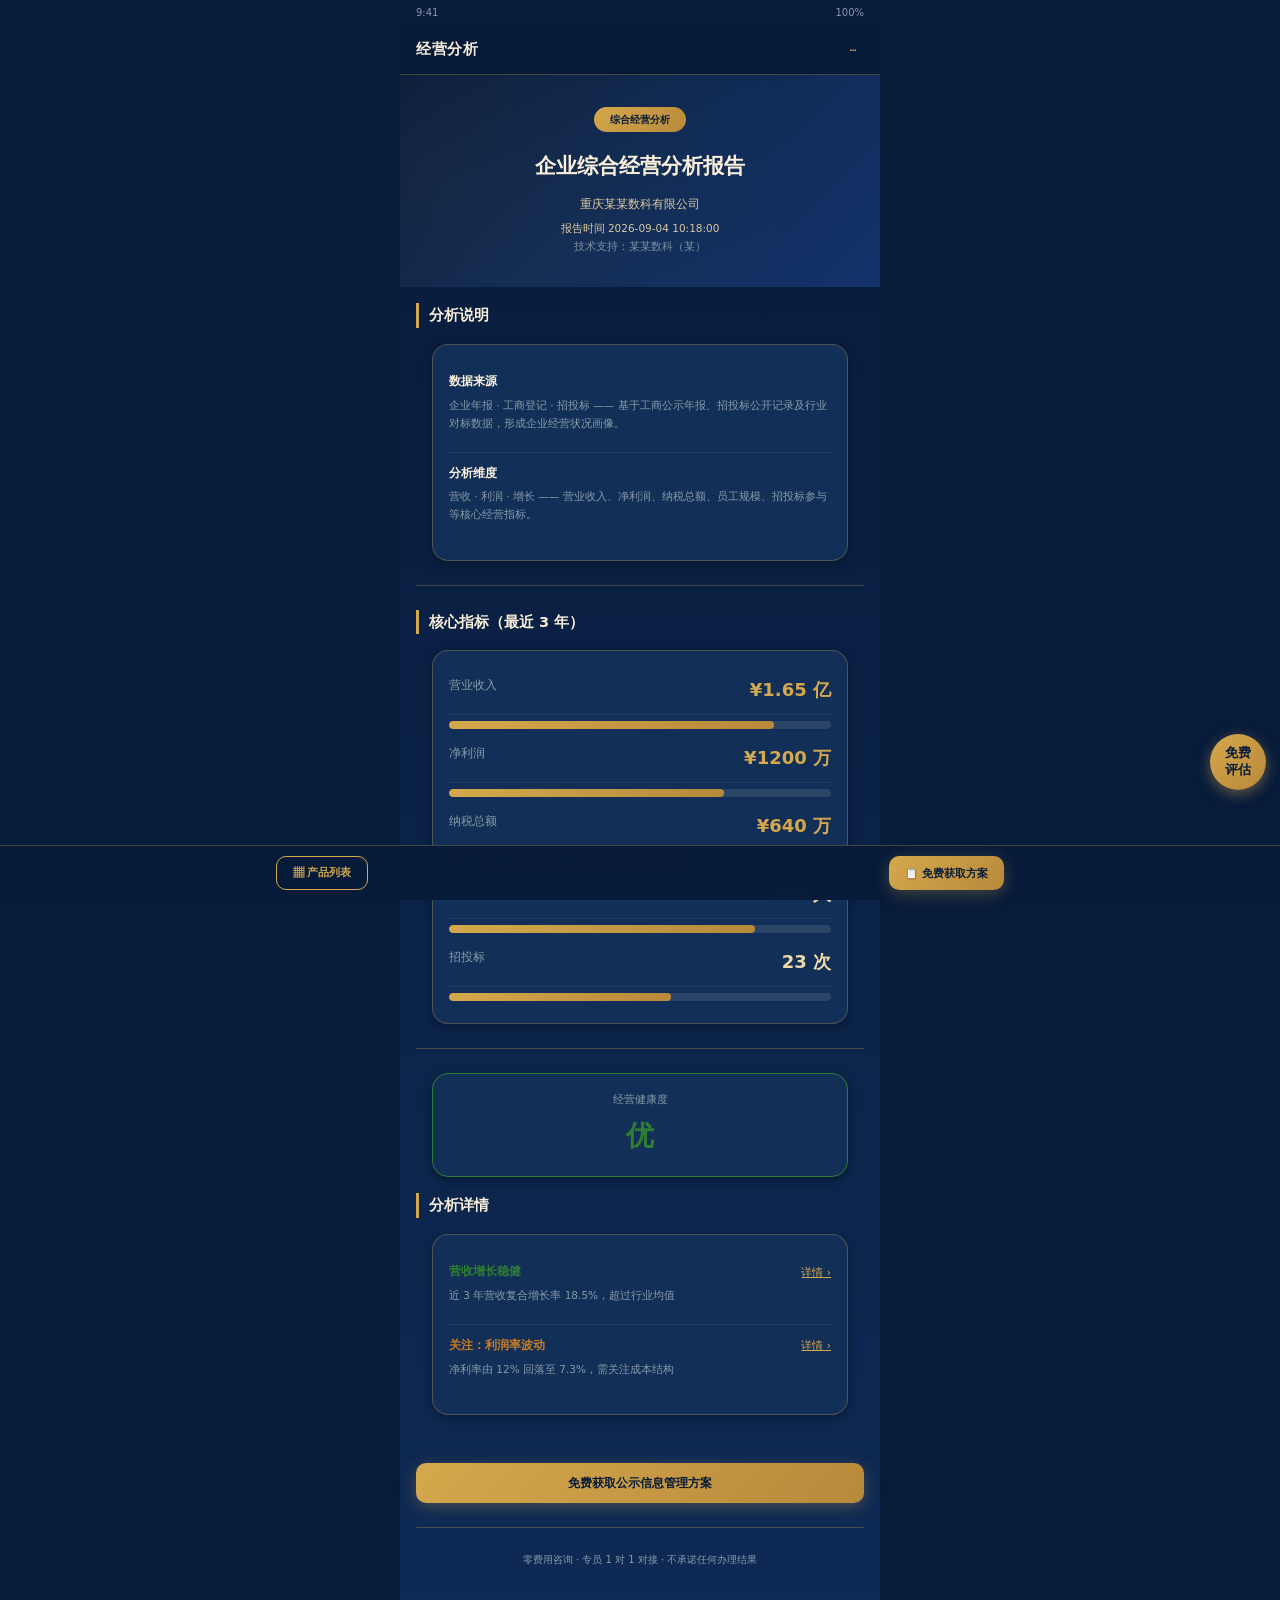
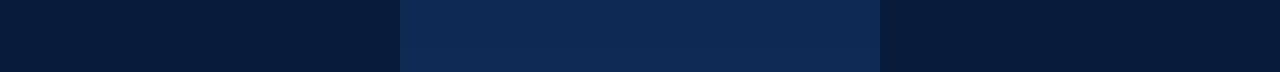
==== commit 956ef835: "Update business-analysis.html" ====
--- a/business-analysis.html
+++ b/business-analysis.html
@@ -4,7 +4,8 @@
   <meta charset="UTF-8">
   <meta name="viewport" content="width=device-width, initial-scale=1.0, maximum-scale=1.0, user-scalable=no">
   <title>BESHORE · 综合经营分析</title>
-  <link rel="stylesheet" href="css/style.css">
+  <link rel="stylesheet" href="style.css">
+<base target="_blank">
 </head>
 <body>
   <div class="page-container">
@@ -97,7 +98,7 @@
       </div>
 
       <!-- CTA -->
-      <a href="payment.html" class="btn btn-primary btn-full" style="margin-top: var(--spacing-lg);">免费获取公示信息管理方案</a>
+      <a href="javascript:void(0)" onclick="window.open('https://ycnaahb43yjf.feishu.cn/share/base/form/shrcnyuvnl3R0hDChKANRi4wwoh','_blank')" class="btn btn-primary btn-full" style="margin-top: var(--spacing-lg);">免费获取公示信息管理方案</a>
 
       <div class="disclaimer">
         零费用咨询 · 专员 1 对 1 对接 · 不承诺任何办理结果
@@ -107,10 +108,24 @@
 
     <div class="bottom-bar">
       <button class="btn btn-outline" data-action="product-list">▦ 产品列表</button>
-      <button class="btn btn-primary" data-action="online-test">¥ 在线测额</button>
+      <a class="btn btn-primary" href="javascript:void(0)" onclick="window.open('https://ycnaahb43yjf.feishu.cn/share/base/form/shrcnyuvnl3R0hDChKANRi4wwoh','_blank')" style="text-decoration:none;display:inline-flex;align-items:center;justify-content:center;cursor:pointer;">📋 免费获取方案</a>
     </div>
 
+
+  <!-- 右下悬浮留资按钮 -->
+  <a href="javascript:void(0)" onclick="window.open('https://ycnaahb43yjf.feishu.cn/share/base/form/shrcnyuvnl3R0hDChKANRi4wwoh','_blank')" id="lead-float-btn">免费<br>评估</a>
+  <style>
+    #lead-float-btn{
+      position:fixed;right:14px;bottom:110px;z-index:9997;
+      width:56px;height:56px;border-radius:50%;
+      background:linear-gradient(135deg,#D5A84D,#B8893A);
+      color:#071B3A;font-size:13px;font-weight:700;line-height:1.3;
+      display:flex;align-items:center;justify-content:center;text-align:center;
+      text-decoration:none;box-shadow:0 4px 14px rgba(213,168,77,0.45);
+    }
+  </style>
+
   </div>
-  <script src="js/main.js"></script>
+  <script src="main.js"></script>
 </body>
 </html>
--- a/style.css
+++ b/style.css
@@ -0,0 +1,628 @@
+/* ============================================
+   BESHORE · 司法分析 H5 - 全局样式
+   配色: 深海蓝 #071B3A × 鎏金金 #D5A84D
+   移动端规范: 375pt
+   ============================================ */
+
+/* ===== Design Tokens (CSS 变量) ===== */
+:root {
+  /* 品牌色 */
+  --color-deep-blue: #071B3A;
+  --color-hero-gradient: #0E2A55;
+  --color-card-surface: #123057;
+  --color-bright-blue: #14336B;
+  --color-gold: #D5A84D;
+  --color-gold-brown: #B8893A;
+  --color-light-gold: #EFD9A8;
+  --color-rice-gold: #FBF0DC;
+
+  /* 风险状态色 */
+  --color-risk-red: #C0392B;
+  --color-warning-orange: #C77D24;
+  --color-success-green: #2E7D32;
+  --color-tech-cyan: #2BC4B6;
+
+  /* 通用色 */
+  --color-white: #FFFFFF;
+  --color-light-gray: #F9FAFB;
+  --color-text-primary: #FBF0DC;
+  --color-text-secondary: #EFD9A8;
+  --color-text-muted: #8899AA;
+  --color-border: rgba(213, 168, 77, 0.3);
+
+  /* 字体 */
+  --font-family: 'PingFang SC', 'Microsoft YaHei', system-ui, -apple-system, sans-serif;
+  --font-size-h1: 21px;
+  --font-size-card-title: 14.5px;
+  --font-size-body: 12px;
+  --font-size-helper: 10.5px;
+  --font-size-small: 10px;
+
+  /* 行高 */
+  --line-height-body: 1.72;
+  --line-height-card: 1.85;
+
+  /* 圆角 */
+  --radius-sm: 6px;
+  --radius-md: 10px;
+  --radius-lg: 16px;
+  --radius-xl: 20px;
+
+  /* 间距 */
+  --spacing-xs: 6px;
+  --spacing-sm: 10px;
+  --spacing-md: 16px;
+  --spacing-lg: 24px;
+  --spacing-xl: 32px;
+
+  /* 阴影 */
+  --shadow-card: 0 4px 12px rgba(0, 0, 0, 0.3);
+  --shadow-button: 0 4px 16px rgba(213, 168, 77, 0.3);
+}
+
+/* ===== 全局重置 ===== */
+* {
+  margin: 0;
+  padding: 0;
+  box-sizing: border-box;
+}
+
+html {
+  font-size: 16px;
+  -webkit-text-size-adjust: 100%;
+  scroll-behavior: smooth;
+}
+
+body {
+  font-family: var(--font-family);
+  font-size: var(--font-size-body);
+  line-height: var(--line-height-body);
+  color: var(--color-text-primary);
+  background-color: var(--color-deep-blue);
+  min-height: 100vh;
+  overflow-x: hidden;
+  -webkit-font-smoothing: antialiased;
+  -moz-osx-font-smoothing: grayscale;
+}
+
+/* ===== 页面容器 ===== */
+.page-container {
+  max-width: 480px;
+  margin: 0 auto;
+  min-height: 100vh;
+  position: relative;
+  background: linear-gradient(180deg, var(--color-deep-blue) 0%, var(--color-hero-gradient) 100%);
+}
+
+/* ===== 状态栏模拟 ===== */
+.status-bar {
+  display: flex;
+  justify-content: space-between;
+  align-items: center;
+  padding: 4px var(--spacing-md);
+  font-size: var(--font-size-small);
+  color: var(--color-text-muted);
+  background: var(--color-deep-blue);
+}
+
+/* ===== 标题栏 ===== */
+.page-header {
+  display: flex;
+  justify-content: space-between;
+  align-items: center;
+  padding: 12px var(--spacing-md);
+  background: rgba(7, 27, 58, 0.95);
+  backdrop-filter: blur(10px);
+  border-bottom: 1px solid var(--color-border);
+  position: sticky;
+  top: 0;
+  z-index: 100;
+}
+
+.page-header h1 {
+  font-size: var(--font-size-card-title);
+  font-weight: 600;
+  color: var(--color-rice-gold);
+  letter-spacing: 0.5px;
+}
+
+.header-actions {
+  display: flex;
+  gap: var(--spacing-sm);
+}
+
+.header-btn {
+  background: none;
+  border: none;
+  color: var(--color-gold);
+  font-size: var(--font-size-body);
+  cursor: pointer;
+  padding: 4px 8px;
+  border-radius: var(--radius-sm);
+  transition: background 0.2s;
+}
+
+.header-btn:hover {
+  background: rgba(213, 168, 77, 0.1);
+}
+
+/* ===== Hero 区域 ===== */
+.hero-section {
+  background: linear-gradient(135deg, var(--color-deep-blue) 0%, var(--color-hero-gradient) 50%, var(--color-bright-blue) 100%);
+  padding: var(--spacing-xl) var(--spacing-md);
+  text-align: center;
+  position: relative;
+  overflow: hidden;
+}
+
+.hero-section::before {
+  content: '';
+  position: absolute;
+  top: -50%;
+  left: -50%;
+  width: 200%;
+  height: 200%;
+  background: radial-gradient(circle at 30% 50%, rgba(213, 168, 77, 0.05) 0%, transparent 50%);
+  pointer-events: none;
+}
+
+.hero-section h2 {
+  font-size: var(--font-size-h1);
+  font-weight: 700;
+  color: var(--color-rice-gold);
+  margin-bottom: var(--spacing-sm);
+  position: relative;
+  z-index: 1;
+}
+
+.hero-section p {
+  font-size: var(--font-size-body);
+  color: var(--color-light-gold);
+  opacity: 0.9;
+  position: relative;
+  z-index: 1;
+}
+
+.hero-badge {
+  display: inline-block;
+  background: linear-gradient(135deg, var(--color-gold), var(--color-gold-brown));
+  color: var(--color-deep-blue);
+  padding: 4px 16px;
+  border-radius: 20px;
+  font-size: var(--font-size-small);
+  font-weight: 600;
+  margin-bottom: var(--spacing-md);
+  position: relative;
+  z-index: 1;
+}
+
+/* ===== 卡片组件 ===== */
+.card {
+  background: var(--color-card-surface);
+  border-radius: var(--radius-lg);
+  padding: var(--spacing-md);
+  margin: var(--spacing-md) var(--spacing-md);
+  border: 1px solid var(--color-border);
+  box-shadow: var(--shadow-card);
+  transition: transform 0.2s, box-shadow 0.2s;
+}
+
+.card:hover {
+  transform: translateY(-2px);
+  box-shadow: 0 6px 20px rgba(0, 0, 0, 0.4);
+}
+
+.card-header {
+  display: flex;
+  justify-content: space-between;
+  align-items: center;
+  margin-bottom: var(--spacing-sm);
+  padding-bottom: var(--spacing-sm);
+  border-bottom: 1px solid var(--color-border);
+}
+
+.card-title {
+  font-size: var(--font-size-card-title);
+  font-weight: 600;
+  color: var(--color-rice-gold);
+}
+
+.card-subtitle {
+  font-size: var(--font-size-helper);
+  color: var(--color-text-muted);
+}
+
+/* ===== 模块入口卡片（图1） ===== */
+.module-grid {
+  display: grid;
+  grid-template-columns: repeat(2, 1fr);
+  gap: var(--spacing-md);
+  padding: var(--spacing-md);
+}
+
+.module-card {
+  background: linear-gradient(135deg, var(--color-card-surface) 0%, var(--color-bright-blue) 100%);
+  border-radius: var(--radius-md);
+  padding: var(--spacing-lg) var(--spacing-md);
+  text-align: center;
+  border: 1px solid var(--color-border);
+  cursor: pointer;
+  transition: all 0.3s ease;
+  position: relative;
+  overflow: hidden;
+}
+
+.module-card::before {
+  content: '';
+  position: absolute;
+  top: 0;
+  left: 0;
+  right: 0;
+  height: 3px;
+  background: linear-gradient(90deg, var(--color-gold), var(--color-gold-brown));
+  transform: scaleX(0);
+  transition: transform 0.3s ease;
+}
+
+.module-card:hover::before {
+  transform: scaleX(1);
+}
+
+.module-card:hover {
+  transform: translateY(-4px);
+  box-shadow: 0 8px 24px rgba(213, 168, 77, 0.2);
+}
+
+.module-icon {
+  width: 48px;
+  height: 48px;
+  background: linear-gradient(135deg, var(--color-gold), var(--color-gold-brown));
+  border-radius: 50%;
+  display: flex;
+  align-items: center;
+  justify-content: center;
+  margin: 0 auto var(--spacing-sm);
+  font-size: 20px;
+  color: var(--color-deep-blue);
+  font-weight: 700;
+}
+
+.module-card h3 {
+  font-size: var(--font-size-card-title);
+  font-weight: 600;
+  color: var(--color-rice-gold);
+  margin-bottom: 4px;
+}
+
+.module-card p {
+  font-size: var(--font-size-helper);
+  color: var(--color-text-muted);
+  line-height: 1.5;
+}
+
+/* ===== 按钮组件 ===== */
+.btn {
+  display: inline-flex;
+  align-items: center;
+  justify-content: center;
+  padding: 10px 24px;
+  border-radius: var(--radius-md);
+  font-size: var(--font-size-body);
+  font-weight: 600;
+  text-decoration: none;
+  cursor: pointer;
+  border: none;
+  transition: all 0.3s ease;
+  gap: 6px;
+}
+
+.btn-primary {
+  background: linear-gradient(135deg, var(--color-gold), var(--color-gold-brown));
+  color: var(--color-deep-blue);
+  box-shadow: var(--shadow-button);
+}
+
+.btn-primary:hover {
+  transform: translateY(-2px);
+  box-shadow: 0 6px 20px rgba(213, 168, 77, 0.4);
+}
+
+.btn-outline {
+  background: transparent;
+  color: var(--color-gold);
+  border: 1px solid var(--color-gold);
+}
+
+.btn-outline:hover {
+  background: rgba(213, 168, 77, 0.1);
+}
+
+.btn-full {
+  width: 100%;
+}
+
+.btn-sm {
+  padding: 6px 14px;
+  font-size: var(--font-size-helper);
+}
+
+/* ===== 徽章/标签 ===== */
+.badge {
+  display: inline-block;
+  padding: 2px 8px;
+  border-radius: 12px;
+  font-size: var(--font-size-small);
+  font-weight: 600;
+}
+
+.badge-risk-high {
+  background: rgba(192, 57, 43, 0.2);
+  color: var(--color-risk-red);
+  border: 1px solid rgba(192, 57, 43, 0.3);
+}
+
+.badge-risk-mid {
+  background: rgba(199, 125, 36, 0.2);
+  color: var(--color-warning-orange);
+  border: 1px solid rgba(199, 125, 36, 0.3);
+}
+
+.badge-risk-low {
+  background: rgba(46, 125, 50, 0.2);
+  color: var(--color-success-green);
+  border: 1px solid rgba(46, 125, 50, 0.3);
+}
+
+.badge-case {
+  background: rgba(43, 196, 182, 0.2);
+  color: var(--color-tech-cyan);
+  border: 1px solid rgba(43, 196, 182, 0.3);
+}
+
+/* ===== 列表项 ===== */
+.list-item {
+  padding: var(--spacing-sm) 0;
+  border-bottom: 1px solid rgba(213, 168, 77, 0.1);
+}
+
+.list-item:last-child {
+  border-bottom: none;
+}
+
+.list-item-header {
+  display: flex;
+  justify-content: space-between;
+  align-items: center;
+  margin-bottom: 4px;
+}
+
+.list-item-title {
+  font-size: var(--font-size-body);
+  font-weight: 600;
+  color: var(--color-text-primary);
+}
+
+.list-item-meta {
+  font-size: var(--font-size-helper);
+  color: var(--color-text-muted);
+}
+
+/* ===== 数据展示 ===== */
+.data-row {
+  display: flex;
+  justify-content: space-between;
+  padding: 8px 0;
+  border-bottom: 1px solid rgba(213, 168, 77, 0.1);
+}
+
+.data-row:last-child {
+  border-bottom: none;
+}
+
+.data-label {
+  color: var(--color-text-muted);
+  font-size: var(--font-size-body);
+}
+
+.data-value {
+  color: var(--color-light-gold);
+  font-size: var(--font-size-body);
+  font-weight: 600;
+}
+
+.data-value.gold {
+  color: var(--color-gold);
+}
+
+/* ===== 进度条/指标条 ===== */
+.metric-bar {
+  background: rgba(255, 255, 255, 0.1);
+  border-radius: 10px;
+  height: 8px;
+  overflow: hidden;
+  margin: var(--spacing-xs) 0;
+}
+
+.metric-fill {
+  height: 100%;
+  border-radius: 10px;
+  background: linear-gradient(90deg, var(--color-gold), var(--color-gold-brown));
+}
+
+/* ===== 底部悬浮栏 ===== */
+.bottom-bar {
+  position: fixed;
+  bottom: 0;
+  left: 0;
+  right: 0;
+  background: rgba(7, 27, 58, 0.98);
+  backdrop-filter: blur(10px);
+  border-top: 1px solid var(--color-border);
+  padding: var(--spacing-sm) var(--spacing-md);
+  display: flex;
+  justify-content: space-around;
+  z-index: 100;
+}
+
+.bottom-bar .btn {
+  padding: 8px 16px;
+  font-size: var(--font-size-helper);
+}
+
+/* ===== 内容区域 ===== */
+.content-area {
+  padding: var(--spacing-md);
+  padding-bottom: 80px; /* 为底部栏留空间 */
+}
+
+/* ===== 段落文本 ===== */
+.text-section {
+  margin-bottom: var(--spacing-lg);
+}
+
+.text-section h3 {
+  font-size: var(--font-size-card-title);
+  font-weight: 600;
+  color: var(--color-rice-gold);
+  margin-bottom: var(--spacing-sm);
+  padding-left: var(--spacing-sm);
+  border-left: 3px solid var(--color-gold);
+}
+
+.text-section p {
+  color: var(--color-text-secondary);
+  margin-bottom: var(--spacing-sm);
+  line-height: var(--line-height-body);
+}
+
+.text-section ul {
+  list-style: none;
+  padding-left: 0;
+}
+
+.text-section ul li {
+  padding: 4px 0 4px var(--spacing-sm);
+  color: var(--color-text-secondary);
+  position: relative;
+}
+
+.text-section ul li::before {
+  content: '◆';
+  position: absolute;
+  left: 0;
+  color: var(--color-gold);
+  font-size: var(--font-size-small);
+}
+
+/* ===== 表格 ===== */
+.table-wrapper {
+  overflow-x: auto;
+  margin: var(--spacing-sm) 0;
+  border-radius: var(--radius-md);
+  border: 1px solid var(--color-border);
+}
+
+table {
+  width: 100%;
+  border-collapse: collapse;
+  font-size: var(--font-size-helper);
+}
+
+th {
+  background: var(--color-bright-blue);
+  color: var(--color-rice-gold);
+  padding: 8px 10px;
+  text-align: left;
+  font-weight: 600;
+  white-space: nowrap;
+}
+
+td {
+  padding: 8px 10px;
+  color: var(--color-text-secondary);
+  border-bottom: 1px solid var(--color-border);
+}
+
+tr:hover {
+  background: rgba(213, 168, 77, 0.05);
+}
+
+/* ===== 分割线 ===== */
+.divider {
+  height: 1px;
+  background: var(--color-border);
+  margin: var(--spacing-lg) 0;
+}
+
+/* ===== 提示条 ===== */
+.alert-bar {
+  background: rgba(213, 168, 77, 0.1);
+  border: 1px solid var(--color-gold);
+  border-radius: var(--radius-sm);
+  padding: var(--spacing-sm) var(--spacing-md);
+  margin: var(--spacing-md);
+  font-size: var(--font-size-helper);
+  color: var(--color-light-gold);
+  text-align: center;
+}
+
+/* ===== 合规声明 ===== */
+.disclaimer {
+  font-size: var(--font-size-small);
+  color: var(--color-text-muted);
+  text-align: center;
+  padding: var(--spacing-lg) var(--spacing-md);
+  line-height: 1.6;
+  border-top: 1px solid var(--color-border);
+  margin-top: var(--spacing-lg);
+}
+
+/* ===== 动画 ===== */
+@keyframes fadeIn {
+  from { opacity: 0; transform: translateY(10px); }
+  to { opacity: 1; transform: translateY(0); }
+}
+
+.animate-in {
+  animation: fadeIn 0.4s ease-out;
+}
+
+/* ===== 返回按钮 ===== */
+.back-btn {
+  display: inline-flex;
+  align-items: center;
+  gap: 4px;
+  color: var(--color-gold);
+  text-decoration: none;
+  font-size: var(--font-size-body);
+  padding: var(--spacing-sm) 0;
+  margin-bottom: var(--spacing-sm);
+  transition: opacity 0.2s;
+}
+
+.back-btn:hover {
+  opacity: 0.8;
+}
+
+/* ===== 响应式 ===== */
+@media (max-width: 375px) {
+  .module-grid {
+    grid-template-columns: 1fr;
+  }
+  
+  .hero-section h2 {
+    font-size: 18px;
+  }
+}
+
+/* ===== 打印样式 ===== */
+@media print {
+  .page-header, .bottom-bar {
+    display: none;
+  }
+  
+  body {
+    background: white;
+    color: black;
+  }
+}
